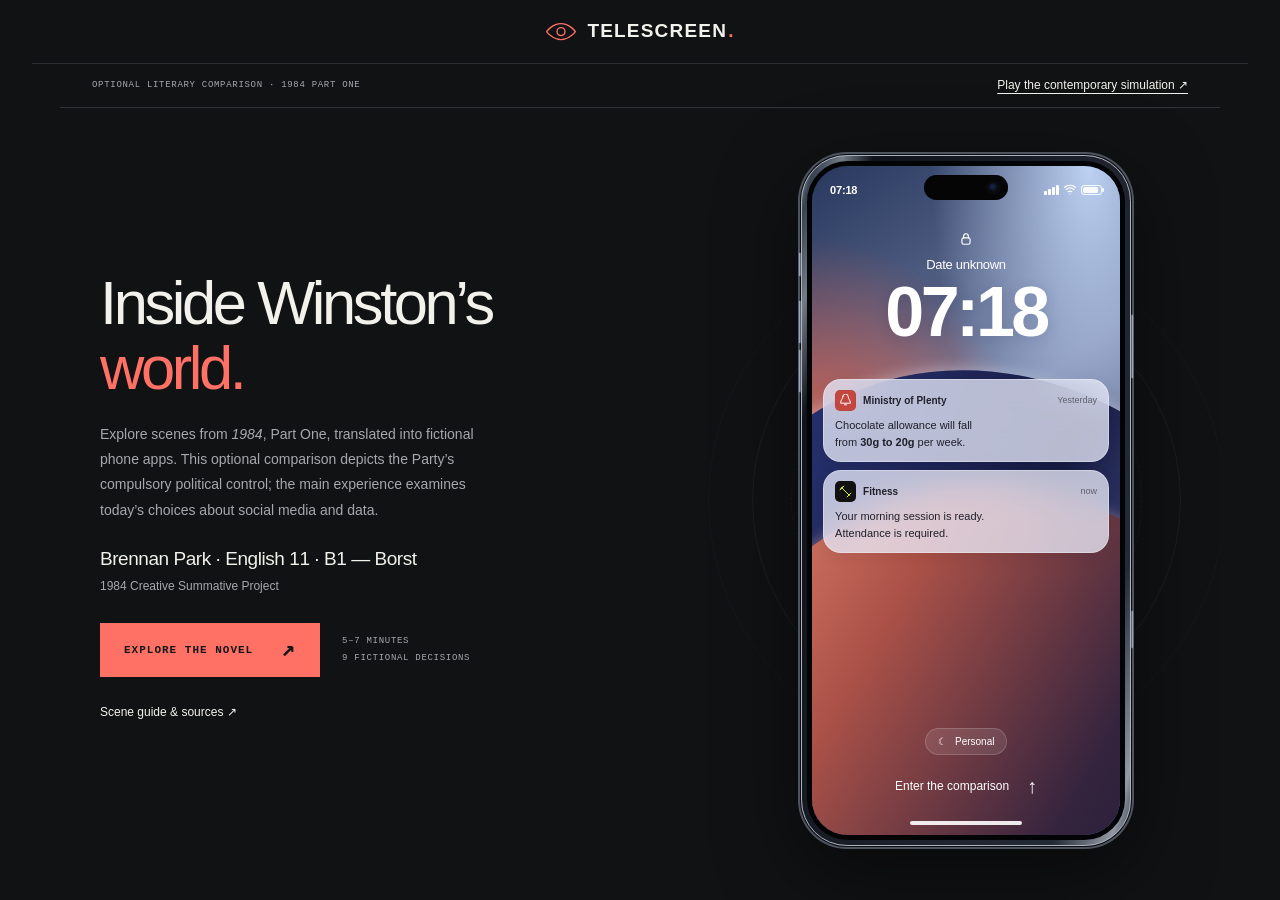
==== docs/comparison.html @ 92c33591 "Center Telescreen on social-media data trade-offs" ====
<!doctype html>
<html lang="en">
<head>
<meta charset="utf-8">
<meta name="viewport" content="width=device-width, initial-scale=1">
<meta name="theme-color" content="#111214">
<meta name="description" content="An optional comparison with scenes from 1984, Part One. Explore the original fictional Party simulation alongside the contemporary Telescreen experience.">
<title>1984: Optional Literary Comparison · Telescreen</title>
<link rel="icon" href="icon.svg" type="image/svg+xml">
<link rel="stylesheet" href="style.css?v=720aa1b64d">
<script src="story.js?v=8c43f307c7" defer></script>
<script src="app.js?v=136d3ac9bd" defer></script>
<style>
.comparison-banner{max-width:1160px;margin:auto;padding:12px 32px;display:flex;align-items:center;justify-content:space-between;gap:12px;border-bottom:1px solid var(--line);color:var(--muted);font:9px/1.6 var(--mono);letter-spacing:.7px}
.comparison-banner a{color:var(--ink);font:12px/1.6 var(--sans);letter-spacing:0;text-underline-offset:4px}
.comparison-intro{max-width:400px;font-size:14px;line-height:1.8;color:var(--muted);margin:0 0 22px}
.comparison-guide{margin-top:16px}
@media(min-width:681px){.comparison-page{--desktop-phone-width:clamp(250px,calc((100svh - 164px)/2.094871795),330px)}.comparison-page .hero{min-height:calc(100svh - 112px)}.comparison-page .story-sidebar,.comparison-page .record-sidebar{max-height:calc(100svh - 164px)}}
@media(max-width:680px){.comparison-banner{padding:12px 18px;align-items:flex-start;flex-direction:column;gap:5px}.comparison-intro{font-size:13px}}
</style>
</head>
<body class="comparison-page">
<a class="skip-link" href="#main">Skip to experience</a>
<header class="site-header">
<a class="wordmark" href="index.html" aria-label="Telescreen home"><svg viewBox="0 0 40 24" aria-hidden="true"><path d="M2 12S9 2 20 2s18 10 18 10-7 10-18 10S2 12 2 12Z"/><circle cx="20" cy="12" r="5"/></svg>TELESCREEN<span>.</span></a>
</header>
<nav class="comparison-banner" aria-label="Experience navigation"><span>OPTIONAL LITERARY COMPARISON · 1984 PART ONE</span><a href="index.html">Play the contemporary simulation ↗</a></nav>
<main id="main" tabindex="-1"></main>
<div id="announcer" class="sr-only" role="status" aria-live="polite" aria-atomic="true"></div>
<dialog id="info-dialog" aria-labelledby="dialog-title"></dialog>
<noscript><p>This interactive story needs JavaScript. The game does not request real device permissions or require an account.</p></noscript>
</body>
</html>
---- docs/style.css ----
:root{color-scheme:dark;--bg:#111214;--ink:#f2f1eb;--muted:#a6a8ae;--line:#32343a;--red:#ff7065;--mono:'SFMono-Regular',Consolas,'Liberation Mono',monospace;--sans:-apple-system,BlinkMacSystemFont,'Segoe UI',Arial,sans-serif}
*{box-sizing:border-box}html{scroll-behavior:auto}body{margin:0;background:var(--bg);color:var(--ink);font:16px/1.5 var(--sans)}button,textarea{font:inherit}button{cursor:pointer;color:inherit;-webkit-tap-highlight-color:transparent}button:disabled{cursor:not-allowed}a{color:inherit}svg{fill:none;stroke:currentColor;stroke-width:1.7;stroke-linecap:round;stroke-linejoin:round;display:block}button:focus-visible,a:focus-visible,summary:focus-visible,textarea:focus-visible,[tabindex="0"]:focus-visible{outline:3px solid #ff7065;outline-offset:3px}.sr-only{position:absolute;width:1px;height:1px;padding:0;margin:-1px;overflow:hidden;clip:rect(0,0,0,0);white-space:nowrap;border:0}.skip-link{position:fixed;left:20px;top:-60px;padding:12px 18px;background:var(--red);color:#101114;z-index:999}.skip-link:focus{top:10px}#main:focus,[data-focus]:focus{outline:none}.site-header{justify-content:center;max-width:1440px;margin:auto;height:88px;padding:0 56px;border-bottom:1px solid #2b2d32;display:flex;align-items:center;gap:30px}.wordmark{display:flex;align-items:center;gap:10px;font-size:19px;font-weight:800;letter-spacing:1.2px}.wordmark svg{width:32px;color:var(--red)}.wordmark>span{color:var(--red);margin-left:-9px}.header-caption{font:10px var(--mono);color:#999da8;letter-spacing:1.5px;margin:auto}.text-button{background:none;border:0;font-size:12px;padding:10px 0}.text-button:hover{color:var(--red)}.text-button>span{margin-left:12px;color:var(--red)}.eyebrow{font:10px/1.65 var(--mono);letter-spacing:1.6px;color:var(--muted)}.red{color:var(--red)}.eyebrow-line{width:30px;height:1px;background:currentColor;display:inline-block;vertical-align:middle;margin-right:12px}.hero{max-width:1280px;padding:56px 30px 44px;margin:auto;display:grid;grid-template-columns:1.2fr .85fr;align-items:center;gap:55px}.hero-copy{padding-bottom:15px}.hero h1{font-size:clamp(50px,5.4vw,78px);letter-spacing:-4.5px;line-height:1.06;font-weight:500;margin:27px 0 26px}.hero h1 em{font-style:normal;color:var(--red)}.tagline{font-size:20px;line-height:1.55;margin:0 0 18px;letter-spacing:-.25px}.hero-intro{font-size:14px;line-height:1.8;color:var(--muted);max-width:370px;margin:0 0 29px}.hero-actions{display:flex;align-items:center;gap:22px}.primary-button{display:inline-flex;align-items:center;justify-content:space-between;gap:28px;min-height:54px;background:var(--red);border:1px solid var(--red);padding:16px 23px;font:700 11px var(--mono);letter-spacing:1px;color:#161619;transition:background .18s,transform .18s}.primary-button:hover{background:#ff9389;transform:translateY(-2px)}.primary-button span{font-size:23px;line-height:18px}.duration{font:9px/1.8 var(--mono);letter-spacing:.7px;color:var(--muted)}.safety-line{display:flex;align-items:center;gap:8px;color:var(--muted);font-size:11px;margin:21px 0 0}.safety-line svg{width:14px;height:14px}.hero-footnote{font-size:11px;line-height:1.7;color:#8f929d;margin:22px 0 0}.hero-device{position:relative;display:flex;align-items:center;flex-direction:column;gap:18px}.device-caption{font-size:8px;letter-spacing:1.5px;text-align:center}.device-model{font:9px var(--mono);color:#a0a4b0;text-align:center;letter-spacing:.5px}.device-orbit{position:absolute;width:520px;height:520px;border:1px solid #65677422;border-radius:50%;top:130px;pointer-events:none}.device-orbit:before{content:'';position:absolute;inset:38px;border:1px dashed #62657520;border-radius:50%}.device-orbit:after{content:'';position:absolute;inset:-45px;border:1px solid #62657513;border-radius:50%}.iphone{--device-width:370px;--phone-bg:#f2f2f7;--phone-ink:#17171b;--phone-muted:#63636c;--card:#fff;--phone-line:#dcdce2;position:relative;width:var(--device-width);aspect-ratio:78/163.4;height:calc(var(--device-width)*2.094871795);min-height:0;padding:calc(var(--device-width)*.0305);border-radius:calc(var(--device-width)*.139);background:linear-gradient(105deg,#9ba3af 0%,#37414f 3%,#737b87 8%,#10131c 14%,#252b36 85%,#9299a5 96%,#323a47 100%);border:1px solid #aeb4be;box-shadow:0 0 0 1px #0b0c0f,0 0 0 3px #4d5460,0 25px 80px #0008;flex-shrink:0;z-index:1;color:var(--phone-ink);color-scheme:light}.iphone-display{width:100%;height:100%;border-radius:calc(var(--device-width)*.108);position:relative;background:var(--phone-bg);overflow:hidden;display:flex;flex-direction:column;box-shadow:0 0 0 5px #030405}.hardware-key{position:absolute;background:linear-gradient(90deg,#202631,#a1a7af,#343a46);width:3px;left:-4px;border:1px solid #596272;border-radius:2px}.action-key{top:14%;height:25px}.volume-up{top:21%;height:44px}.volume-down{top:28%;height:44px}.side-key{left:auto;right:-4px;top:23%;height:65px}.camera-control{left:auto;right:-4px;top:66%;height:39px}.ios-statusbar{height:54px;flex-shrink:0;position:relative;display:flex;align-items:center;justify-content:space-between;padding:0 23px 0 24px;z-index:4;color:var(--phone-ink);font-size:12px;font-weight:650;letter-spacing:-.2px}.ios-statusbar time{padding-top:1px}.dynamic-island{position:absolute;top:10px;left:50%;transform:translateX(-50%);width:100px;height:29px;background:#050506;border-radius:22px;display:flex;align-items:center;justify-content:flex-end;padding-right:10px;box-shadow:inset 0 0 1px #000}.island-lens{display:block;width:9px;height:9px;border-radius:50%;background:radial-gradient(circle at 40% 40%,#16294c,#0a0d16 65%);box-shadow:0 0 0 3px #0a0a0e}.privacy-light{position:absolute;right:30px;width:4px;height:4px;background:#f39934;border-radius:50%}.ios-signals{display:flex;align-items:center;gap:4px}.ios-signals>svg{width:14px;height:13px;stroke-width:2.4}.cellular{display:flex;gap:1.5px;height:10px;align-items:flex-end}.cellular i{display:block;width:2.5px;border-radius:1px;background:currentColor}.cellular i:nth-child(1){height:4px}.cellular i:nth-child(2){height:6px}.cellular i:nth-child(3){height:8px}.cellular i:nth-child(4){height:10px}.battery{width:21px;height:10px;border:1px solid currentColor;border-radius:3px;position:relative;opacity:.9}.battery:after{content:'';position:absolute;width:1.5px;height:4px;background:currentColor;right:-3px;top:2px;border-radius:1px}.battery i{position:absolute;inset:1px 3px 1px 1px;background:currentColor;border-radius:1.5px}.home-area{height:24px;flex-shrink:0;display:flex;align-items:center;justify-content:center;background:var(--phone-bg);z-index:5}.home-indicator{height:4px;width:112px;border-radius:4px;background:var(--phone-ink);opacity:.9}.locked .iphone-display{background:#232c5a}.locked .ios-statusbar{color:white;position:absolute;width:100%;top:0}.locked .home-area{background:transparent;position:absolute;bottom:0;width:100%}.locked .home-indicator{background:white}.lock-screen{height:100%;position:relative;color:white;overflow:hidden}.wallpaper{position:absolute;inset:0;background:radial-gradient(ellipse at 90% 0,#bdd1f3 0%,transparent 40%),radial-gradient(ellipse at 0 70%,#ff9d67 0%,#e15e46 24%,transparent 60%),linear-gradient(145deg,#28385e,#717da0 42%,#28284b 78%)}.wallpaper:before{content:'';position:absolute;inset:29% -65% -38% -40%;border-radius:48%;background:linear-gradient(148deg,#2e3c85 3%,#181c43 45%,#5560a2 69%,#b8c4ed);transform:rotate(-35deg);box-shadow:0 -2px 15px #dadff077}.wallpaper:after{content:'';position:absolute;inset:47% -70% -54% -35%;border-radius:48%;background:linear-gradient(155deg,#e88e76,#ad5248 25%,#35243e 53%,#12162e 80%);transform:rotate(-35deg);box-shadow:0 -2px 13px #ffcfba55}.lock-content{position:relative;z-index:1;height:100%;display:flex;align-items:center;flex-direction:column;padding:67px 13px 27px}.lock-icon svg{width:14px;height:14px;margin:4px 0 12px;stroke-width:2}.lock-date{font-size:15px;font-weight:500;letter-spacing:-.3px}.lock-time{font-size:76px;line-height:1.1;font-weight:600;letter-spacing:-4px;text-shadow:0 2px 14px #25284930}.lock-notifications{width:100%;margin-top:37px;display:flex;flex-direction:column;gap:8px}.lock-notification{background:#eef1ffbf;border:1px solid #ffffff55;border-radius:21px;padding:13px 14px;box-shadow:0 4px 16px #0001;color:#20202b;backdrop-filter:blur(16px)}.notification-top{display:flex;align-items:center;gap:7px;font-size:10px;line-height:1.3}.notification-top time{margin-left:auto;color:#60606d;font-size:9px}.notification-top strong{font-weight:650}.notification-top .app-icon{width:21px;height:21px;border-radius:5px}.notification-top .app-icon svg{width:13px;height:13px}.lock-notification p{font-size:12px;line-height:1.55;margin:6px 0 0}.app-icon{width:29px;height:29px;border-radius:7px;display:grid;place-items:center;color:white;flex-shrink:0;background:#898995;box-shadow:inset 0 0 0 1px #0000000a}.app-icon svg{width:19px;height:19px;stroke-width:1.8}.icon-diary,.icon-diary-return{background:linear-gradient(#ffcd40 0 30%,#fff 30%);color:#b08308}.icon-fitness{background:#111;color:#d6ff44}.icon-hate{background:linear-gradient(#fc6359,#dd272c)}.icon-records{background:linear-gradient(#5d91ff,#2b65e8)}.icon-ration{background:#c3473e}.icon-keyboard{background:linear-gradient(#a0a2ad,#6d6f7c)}.icon-chat{background:linear-gradient(#6be175,#28bf48)}.icon-settings{background:linear-gradient(#a9a9b0,#7e7f87)}.lock-bottom{margin-top:auto;width:100%;display:flex;flex-direction:column;align-items:center;gap:13px}.focus-badge{background:#ffffff1a;border:1px solid #ffffff2a;border-radius:20px;padding:5px 12px;font-size:10px}.unlock-button{border:0;background:none;color:white;padding:9px 16px;font-size:12px;display:flex;gap:18px;align-items:center}.unlock-button span{font-size:20px}.unlock-button:hover{color:#ffdacb}.experience-strip{max-width:1220px;margin:10px auto 38px;border-top:1px solid var(--line);display:grid;grid-template-columns:repeat(3,1fr);gap:36px;padding-top:26px}.experience-strip article{display:flex;gap:17px}.experience-strip article>span{font:10px var(--mono);color:var(--red);padding-top:3px}.experience-strip h2{font-size:14px;font-weight:550;margin:0 0 6px}.experience-strip p{font-size:12px;color:var(--muted);margin:0}.site-footer{max-width:1220px;margin:auto;display:flex;justify-content:space-between;align-items:center;gap:15px;border-top:1px solid #2b2d32;padding:21px 0;font:10px var(--mono);color:#9699a2}.site-footer .text-button{font:10px var(--mono)}.safe-label{display:flex;align-items:center;gap:8px}.safe-label i{width:5px;height:5px;background:#b7cbaa;border-radius:50%}.game-layout{max-width:1250px;margin:auto;padding:36px 25px 45px;display:grid;grid-template-columns:minmax(200px,1fr) 370px minmax(190px,.8fr);gap:48px;align-items:start}.story-sidebar{padding-top:36px}.story-sidebar h1{font-size:42px;line-height:1.13;letter-spacing:-1.9px;font-weight:500;margin:21px 0 18px}.story-sidebar>p{font-size:14px;line-height:1.85;color:var(--muted);max-width:280px}.connection-button{border:1px solid #464851;background:#1d1e22;border-radius:6px;display:flex;align-items:center;gap:6px;padding:13px 12px;font-size:11px;margin-top:25px;min-height:44px;white-space:nowrap}.connection-button svg{width:17px;height:17px;color:var(--red);margin-right:3px}.connection-button span{margin-left:9px;color:var(--red)}.connection-button:hover{background:#292a30}.story-sidebar .scene-chapter{font:9px var(--mono);letter-spacing:.5px;margin:10px 0 0;color:#9095a1}.scene-progress{display:flex;gap:5px;margin-top:32px}.scene-progress i{height:3px;background:#363940;flex:1}.scene-progress i.done{background:var(--red)}.scene-progress i.current{background:#e2aa9e}.character-note{margin-top:35px;padding-top:22px;border-top:1px solid var(--line)}.character-note p{font-size:12px;line-height:1.8;color:var(--muted);max-width:260px}.restart-button{font-size:11px;color:#aaadb6;margin-top:15px}.playable-device{display:flex;flex-direction:column;align-items:center;gap:16px}.record-sidebar{padding-top:39px}.status-card h2{font-size:20px;line-height:1.3;letter-spacing:-.6px;font-weight:500;margin:10px 0 15px}.loyalty-meter{height:3px;background:#363940}.loyalty-meter span{height:100%;display:block;background:var(--red);transition:width .2s}.status-card p{font-size:12px;color:var(--muted);line-height:1.8;margin:16px 0 0}.score-note{display:flex;gap:10px;border-top:1px solid var(--line);padding-top:21px;margin-top:25px}.score-note svg{width:17px;height:17px;color:#a1b29b;flex-shrink:0;margin-top:4px}.score-note p{font-size:11px;line-height:1.85;color:var(--muted);margin:0}.score-note strong{font-weight:500;color:var(--ink)}.decision-log{margin-top:28px;border-top:1px solid var(--line);padding-top:18px}.decision-log summary{cursor:pointer;font:11px var(--mono);color:#c5c8cf;padding:5px 0;min-height:32px}.decision-log summary span{float:right;color:#9297a1;font-size:10px}.log-row{display:flex;gap:11px;padding:13px 0;border-bottom:1px solid #2b2d33;align-items:flex-start}.log-row>span{font:10px var(--mono);color:#9a9da7;padding-top:3px}.log-row p{font-size:11px;line-height:1.6;margin:0;flex:1}.log-row em{font:10px var(--mono);color:var(--red);padding-top:3px}.no-record{font-size:11px;color:var(--muted);line-height:1.7}.phone-app{min-height:0;flex:1;display:flex;flex-direction:column;background:var(--phone-bg);color:var(--phone-ink)}.party-scorebar{margin:0 12px 6px;background:#e7e8ed;border:1px solid #d7d8df;border-radius:9px;padding:6px 10px;display:flex;align-items:center;justify-content:space-between;gap:10px;min-height:30px}.party-scorebar>span{font:7px var(--mono);letter-spacing:1.15px;display:flex;align-items:center;gap:5px;color:#4b4e59}.party-scorebar svg{width:13px;height:13px}.party-scorebar>strong{font-size:14px;font-weight:650;line-height:1}.party-scorebar small{font:8px var(--mono);color:#676976;margin-left:2px}.party-scorebar em{font:9px var(--mono);margin-left:8px;color:#a52c2c}.app-navbar{height:45px;display:flex;align-items:center;gap:8px;padding:0 14px 7px;flex-shrink:0;border-bottom:1px solid var(--phone-line)}.app-navbar>strong{font-size:14px;font-weight:650;flex:1}.app-info{border:0;border-radius:50%;height:31px;width:31px;display:grid;place-items:center;background:#e3e4e9;color:#515462}.app-info svg{width:16px;height:16px}.app-info:hover{background:#d0d2db}.app-scroll{flex:1;min-height:0;overflow-y:auto;overflow-x:hidden;padding:16px 14px 12px;scrollbar-width:thin;scrollbar-color:#c1c3cb transparent;overscroll-behavior:contain}.screen-simulation{text-align:center;font:7px/1.5 var(--mono);letter-spacing:1px;color:var(--phone-muted);margin:20px 0 2px}.notes-location{font-size:10px;color:#8e6b00;display:flex;align-items:center;gap:5px;padding-bottom:14px;border-bottom:1px solid #e5dfce;margin-bottom:13px}.notes-location svg{width:12px;height:12px}.notes-location span{margin-left:auto;color:#7c776a}.note-date{display:block;text-align:center;color:#8b8473;font-size:9px;letter-spacing:.2px;margin-bottom:10px}.notes-app{background:#fffcf1;border-radius:12px;padding:13px 13px 15px;border:1px solid #e9e2d1}.notes-app textarea{resize:vertical;width:100%;min-height:128px;border:0;background:transparent;color:#242019;font:18px/1.5 var(--sans);padding:3px 0;outline-offset:5px;border-radius:3px}.microcopy{font-size:9px;line-height:1.65;color:var(--phone-muted);margin:11px 0}.sync-banner{display:flex;gap:9px;border:1px solid #decdaa;background:#f0e4c8;border-radius:12px;padding:11px 10px;margin-top:17px;animation:notify-in .45s .75s both}.sync-banner>svg{width:19px;height:19px;color:#81641f;flex-shrink:0;margin-top:3px}.sync-banner strong{font-size:10px;font-weight:650;color:#604716}.sync-banner p{font-size:10px;line-height:1.6;color:#6d5730;margin:4px 0 0}.decision-prompt{margin:21px 0 11px}.decision-prompt>span{font:7px var(--mono);letter-spacing:1.1px;color:var(--phone-muted)}.decision-prompt p{font-size:12px;line-height:1.6;font-weight:600;margin:5px 0}.choice-list{display:flex;flex-direction:column;gap:8px}.choice-button{border:1px solid var(--phone-line);background:var(--card);color:var(--phone-ink);border-radius:13px;padding:12px 12px;display:flex;gap:10px;text-align:left;width:100%;min-height:56px;box-shadow:0 1px 3px #00000004;transition:background .15s,border-color .15s}.choice-button:hover{background:#e8eefb;border-color:#91a7d4}.choice-content{flex:1;display:block}.choice-content strong{display:block;font-size:11px;line-height:1.5;font-weight:650}.choice-content small{display:block;font-size:9px;line-height:1.55;color:var(--phone-muted);margin-top:3px}.choice-chevron{font-size:23px;line-height:1.1;color:#9699a4;align-self:center}.choice-button:disabled{background:#e9e9ee;color:#777984;border-color:#d9d9e0;box-shadow:none}.choice-button:disabled .choice-content small{color:#767981}.prerequisite{font-size:10px;color:#866117;background:#f2e7d0;border-radius:7px;padding:8px 10px}.app-primary{display:flex;justify-content:space-between;align-items:center;gap:12px;width:100%;border:0;border-radius:13px;background:#2474ea;color:white;min-height:43px;padding:12px 14px;font-size:12px;font-weight:600}.app-primary:hover{background:#145dcb}.app-secondary{display:flex;justify-content:space-between;align-items:center;width:100%;min-height:40px;border:1px solid #b9c8e4;background:#e9effb;color:#265eaf;border-radius:10px;padding:11px 12px;font-size:10px;font-weight:550;margin-top:10px}.app-secondary:hover{background:#dce6fb}.app-secondary span{font-size:15px}.fitness-video{position:relative;height:236px;border-radius:16px;overflow:hidden;background:radial-gradient(ellipse at 70% 20%,#43857c,#204747 45%,#162a30);color:white}.video-top{display:flex;align-items:center;justify-content:space-between;padding:11px;font:8px var(--mono);letter-spacing:.3px;position:relative;z-index:1}.video-badge{background:#ffffff18;padding:4px 5px;border-radius:4px}.instructor{width:100%;height:166px;position:absolute;top:30px;left:0;stroke:#c3dfbb;stroke-width:11;filter:drop-shadow(0 5px 10px #0003)}.instructor circle{fill:#c3dfbb;stroke:none}.fitness-caption{position:absolute;bottom:0;left:0;right:0;padding:25px 12px 13px;background:linear-gradient(transparent,#0c2025e8);font-size:15px;font-weight:600;line-height:1.4}.fitness-caption small{font-size:9px;color:#c2d2d4;font-weight:400}.fitness-start{background:#c9ef58;color:#17280b;margin-top:10px}.fitness-start:hover{background:#ddff82}.coach-live{box-shadow:inset 0 0 0 2px #e46c4e}.coach-live .video-badge{background:#d7503f;color:white}.coach-live .fitness-caption{background:linear-gradient(transparent,#351810f0);font-size:14px}.intrusion-banner{display:flex;align-items:flex-start;gap:8px;margin-top:12px;background:#f9dfd7;border:1px solid #e9b4a6;color:#883828;border-radius:11px;padding:11px;font-size:11px;font-weight:550;line-height:1.5}.intrusion-banner svg{width:17px;height:17px;flex-shrink:0;margin-top:2px}.intrusion-banner small{display:block;font-weight:400;font-size:9px;margin-top:4px;color:#8b4e40}.activity-rings{display:flex;gap:9px;align-items:center;margin-top:14px;font:7px var(--mono);letter-spacing:.6px;color:#676d5a}.activity-rings i{height:20px;width:20px;border:3px solid #d1ed49;border-radius:50%;box-shadow:0 0 0 3px #ef485d,inset 0 0 0 3px #60dce2}.broadcast{height:209px;background:radial-gradient(ellipse at 50% 20%,#5f3a3e,#211c28 70%);color:white;border-radius:14px;overflow:hidden;position:relative}.live-badge{display:inline-block;background:#e43343;color:white;font:7px var(--mono);letter-spacing:.5px;padding:4px 6px;border-radius:4px}.goldstein{position:absolute;inset:25px 0 0;width:100%;height:180px;color:#d9b7ab;stroke-width:2;opacity:.7}.goldstein circle,.goldstein path:first-of-type{fill:#c9aea6;stroke:none;opacity:.5}.broadcast-title{position:absolute;bottom:0;width:100%;padding:14px 10px 13px;background:linear-gradient(transparent,#1a1424)}.broadcast-title>span{font:7px var(--mono);color:#f09d94;letter-spacing:1.5px}.broadcast-title h3{font-size:14px;letter-spacing:1.1px;margin:4px 0 0}.stream-meta{display:flex;flex-wrap:wrap;align-items:center;justify-content:space-between;gap:3px;margin-top:12px}.stream-meta strong{font-size:12px}.stream-meta>span{font-size:8px;color:#6a6b74}.inline-button{border:0;background:transparent;color:#2869c7;font-size:9px;padding:6px 0;min-height:28px}.live-comments{border-top:1px solid #dad8df;margin-top:6px;padding-top:4px}.live-comments p{font-size:10px;line-height:1.65;margin:8px 0;animation:comment-in .22s both}.live-comments p:nth-child(1){animation-delay:.15s}.live-comments p:nth-child(2){animation-delay:.55s}.live-comments p:nth-child(3){animation-delay:.95s}.live-comments p b{font-size:9px;color:#8c4c55}.live-comments p span{font-size:8px;color:#96939d;white-space:nowrap}.live-comments.paused p{animation-play-state:paused}.participation{border-radius:6px;background:#f1dedf;padding:8px;margin-top:10px;display:flex;align-items:center;gap:5px;font:7px var(--mono);color:#87464b;letter-spacing:.4px}.participation i{width:4px;height:4px;background:#d94850;border-radius:50%}.work-ticket{background:#e9eefa;border:1px solid #d0dcee;border-radius:9px;padding:10px 12px;margin-bottom:13px}.work-ticket>span{font:7px var(--mono);letter-spacing:.7px;color:#4d6393}.work-ticket p{font-size:11px;line-height:1.65;margin:5px 0 0;color:#354868}.document-card{background:#fff;border:1px solid #d7d9df;padding:17px 15px;border-radius:4px;box-shadow:0 2px 5px #00000007;color:#262933}.document-meta{font:6px var(--mono);letter-spacing:.4px;display:flex;justify-content:space-between;color:#767e8d}.document-card h3{font:600 20px/1.1 Georgia,serif;letter-spacing:-.5px;margin:15px 0 17px}.document-card p{font-size:11px;line-height:1.6;margin:8px 0}.number-edit{background:#fff0bf;padding:2px 3px}.document-rule{height:1px;background:#d2d6df;margin:17px 0 11px}.document-conclusion{font-family:Georgia,serif!important;font-style:italic;color:#5b6271}.notification-card{padding:13px;border-radius:17px;background:#fff;border:1px solid #dedce3;box-shadow:0 2px 5px #00000005;color:#22232a}.notification-card h3{font-size:14px;line-height:1.3;letter-spacing:-.3px;margin:11px 0 7px}.notification-card p{font-size:12px;line-height:1.6;margin:0}.notification-card small{display:block;font-size:8px;color:#71717b;margin-top:10px;line-height:1.6}.old-notice{margin-top:10px;background:#ececf1}.old-notice s{color:#9d5961}.old-notice strong{font-weight:650}.gratitude-feed{margin-top:15px;border-top:1px solid #d6d3d8;padding-top:4px}.gratitude-feed p{font-size:10px;line-height:1.65;margin:11px 0}.gratitude-feed b{color:#5d6e93}.gratitude-feed span{font-size:8px;color:#88848e;white-space:nowrap}.chat-recipient{display:flex;gap:9px;align-items:center;margin-bottom:15px}.avatar{display:grid;place-items:center;width:35px;height:35px;background:linear-gradient(#adc8d7,#687ca1);color:white;border-radius:50%;font-size:16px;font-weight:500}.chat-recipient strong{display:block;font-size:13px;font-weight:600}.chat-recipient small{display:block;font-size:9px;color:var(--phone-muted);margin-top:2px}.compose-bubble{background:#dcecff;border:1px solid #b7d5fa;border-radius:17px 17px 4px 17px;padding:14px;font-size:16px;line-height:1.5;color:#14365f;margin-left:13px}.keyboard-update{border:1px solid #d5d6df;background:#e9e9ef;border-radius:12px;padding:11px;margin-top:19px;color:#343643}.keyboard-update>div{display:flex;gap:8px;align-items:center}.keyboard-update strong{font-size:11px}.keyboard-update p{font-size:9px;line-height:1.5;color:#686878;margin:2px 0 0}.keyboard-update .app-primary{margin-top:12px;font-size:11px}.update-complete{display:flex;align-items:center;gap:5px;font-size:9px;line-height:1.5;color:#5e487d;margin-top:9px}.update-complete svg{width:15px;height:15px}.word-keyboard{margin:16px -8px 0;padding:10px 5px;background:#d8d9e0;border-radius:10px}.word-keys{display:grid;grid-template-columns:repeat(2,1fr);gap:4px;margin-bottom:10px}.word-keys button{background:#f9f9fb;color:#3b4253;border:0;box-shadow:0 1px 1px #7a7c8c77;border-radius:5px;font-size:10px;min-height:39px}.word-keys button:hover{background:#d5e3ff}.word-keys button:disabled{background:#b7bac5;color:#565c6f;box-shadow:none}.qwerty{display:flex;flex-direction:column;gap:5px}.qwerty>div{display:flex;justify-content:center;gap:4px}.qwerty span{background:#f9f9fc;border-radius:4px;box-shadow:0 1px 1px #777b8b66;min-width:20px;flex:1;height:26px;display:grid;place-items:center;font-size:10px;color:#343b4a}.qwerty>div:nth-child(2){padding-inline:12px}.qwerty>div:nth-child(3){padding-inline:29px}.qwerty>div:last-child{padding:2px 12px 0}.qwerty .space-key{font-size:8px;height:24px}.messages{display:flex;flex-direction:column;gap:10px}.message{max-width:91%;border-radius:15px 15px 15px 4px;padding:11px 12px;background:#e1e2e9;color:#242430}.message>span{display:block;font-size:8px;color:#626472;font-weight:600;margin-bottom:4px;letter-spacing:.4px}.message p{font-size:12px;line-height:1.65;margin:0;white-space:pre-line}.message.self{align-self:flex-end;background:#2075e9;color:#fff;border-radius:15px 15px 4px 15px}.message.self>span{color:#e0eeff}.message.system{max-width:100%;background:#f0e4dc;border:1px solid #dbc6b8;border-radius:12px}.message.system>span{color:#875644}.message.deleted{color:#9b514d}.report-form{background:#fff;border:1px solid #d9d5dc;border-radius:10px;padding:13px;margin-top:17px;color:#292530}.report-form>span:first-child{font:7px var(--mono);letter-spacing:.4px;color:#86677c}.report-form p{font-size:11px;line-height:1.8;margin:9px 0}.form-status{font-size:9px;color:#997440;background:#f6edda;padding:4px 7px;border-radius:4px;display:inline-block}.settings-profile{display:flex;align-items:center;gap:11px;border-radius:13px;background:var(--card);padding:14px 12px;border:1px solid var(--phone-line)}.profile-avatar{display:grid;place-items:center;width:39px;height:39px;background:#727c92;color:white;border-radius:50%;font-size:13px}.settings-profile strong{display:block;font-size:14px;font-weight:500}.settings-profile small{display:block;font-size:9px;color:var(--phone-muted);margin-top:3px}.settings-app h3{font-size:21px;line-height:1.3;letter-spacing:-.7px;margin:20px 0 12px;font-weight:650}.settings-list{background:var(--card);border:1px solid var(--phone-line);border-radius:12px;overflow:hidden}.settings-list>div{display:flex;align-items:center;gap:9px;padding:12px 10px;font-size:10px;min-height:45px}.settings-list>div+div{border-top:1px solid var(--phone-line)}.settings-list svg{width:15px;height:15px;color:#8697bf}.settings-list small{margin-left:auto;font-size:8px;color:#ce8b7e}.fake-switch{height:19px;width:32px;background:#41c46b;border-radius:20px;margin-left:auto;position:relative;flex-shrink:0}.fake-switch:before{content:'';width:15px;height:15px;border-radius:50%;background:#fff;position:absolute;right:2px;top:2px;box-shadow:0 1px 3px #0003}.settings-note{font-size:11px;line-height:1.8;color:var(--phone-muted);margin:12px 4px}.original-note{background:#fff3cc;border:1px solid #dfc88a;border-radius:10px;padding:13px;color:#39301e}.original-note .note-date{text-align:left;font:7px var(--mono);letter-spacing:.5px}.original-note p{font-size:13px;line-height:1.7;margin:8px 0 0}.original-note .muted{font-size:11px;color:#7f7156;font-style:italic}.attestation{background:var(--card);border:1px solid var(--phone-line);border-radius:10px;padding:14px;margin:14px 0}.attestation>span{font:7px var(--mono);letter-spacing:.5px;color:var(--phone-muted)}.attestation p{font-size:15px;line-height:1.6;margin:8px 0 0}.offline-notice{border:1px dashed #8a7771;border-radius:6px;padding:9px;margin-bottom:13px;font-size:9px;color:#d1b7aa;background:#322623}.iphone:not(.locked){--phone-bg:#1e1b20;--phone-ink:#efecf2;--phone-muted:#b7aeba;--card:#302930;--phone-line:#53464f;color-scheme:dark}.iphone:not(.locked) .party-scorebar{background:#522827;border-color:#7b3c34}.iphone:not(.locked) .party-scorebar>span{color:#f4b2a3}.iphone:not(.locked) .party-scorebar small{color:#dcc3bc}.iphone:not(.locked) .party-scorebar em{color:#ff9b89}.iphone:not(.locked) .app-info{background:#44353d;color:#e5c9ca}.iphone:not(.locked) .choice-button:hover{background:#4b3237;border-color:#bb7164}.iphone:not(.locked) .choice-button:disabled{background:#2d252b;border-color:#443840;color:#a89ca5}.iphone:not(.locked) .choice-button:disabled small{color:#ac9ba2}.iphone:not(.locked) .message.friend{background:#39313d;color:#f1eaf3}.iphone:not(.locked) .message.friend>span{color:#c1b3cd}.iphone:not(.locked) .message.system{background:#452e2d;border-color:#6b4740;color:#edc6bf}.iphone:not(.locked) .message.system>span{color:#f1a792}.iphone:not(.locked) .report-form{background:#30262e;border-color:#5a424b;color:#ede2e6}.iphone:not(.locked) .report-form>span:first-child{color:#d0a5b7}.iphone:not(.locked) .form-status{background:#514028;color:#ebcda5}.iphone:not(.locked) .app-primary{background:#b74338;color:white}.iphone:not(.locked) .app-primary:hover{background:#cc5649}.iphone:not(.locked) .intrusion-banner{background:#4b2927;border-color:#743b33;color:#efb2a4}.iphone:not(.locked) .intrusion-banner small{color:#d8a296}.result-app{padding-top:2px}.result-visual{margin-bottom:20px}.result-copy>.eyebrow{color:var(--phone-muted);font-size:7px;letter-spacing:1px}.result-copy h2{font-size:23px;line-height:1.18;letter-spacing:-.8px;margin:7px 0 12px;font-weight:600}.result-copy p{font-size:12px;line-height:1.85;color:var(--phone-muted);margin:0}.reply-bubble{border-radius:11px;padding:11px;margin:12px 0;background:var(--card);border:1px solid var(--phone-line);font-size:11px;line-height:1.7}.score-adjustment{display:flex;align-items:center;justify-content:space-between;padding:15px 0;margin:16px 0 3px;border-top:1px solid var(--phone-line);font-size:10px;color:var(--phone-muted)}.score-adjustment strong{font:15px var(--mono);color:var(--phone-ink)}.result-connection{width:100%;display:flex;align-items:center;justify-content:center;gap:5px;border:0;background:none;font-size:10px;color:var(--phone-muted);padding:14px 10px}.result-connection svg{width:14px;height:14px;margin-right:2px}.empty-note{display:flex;align-items:center;flex-direction:column;background:#fff8e4;border:1px solid #e9dec4;border-radius:12px;padding:24px 16px;color:#8c7a50}.empty-note>svg{width:27px;height:27px}.empty-note h3{font-size:18px;font-weight:500;margin:9px 0 4px}.empty-note p{font-size:10px;line-height:1.6;margin:0;text-align:center}.saved-note{background:#fff8df;border:1px solid #e7daba;border-radius:10px;padding:17px;color:#30291a}.saved-note .note-date{font:7px/1.7 var(--mono);letter-spacing:.3px;text-align:left}.saved-note p{font-size:17px;line-height:1.55;margin:13px 0 7px}.archive-status{display:flex;gap:10px;padding:12px;background:#e6e9ee;border-radius:7px;margin-top:10px;color:#52596b}.archive-status svg{width:18px;height:18px;flex-shrink:0}.archive-status strong{display:block;font-size:11px}.archive-status small{display:block;font-size:9px;line-height:1.7;margin-top:4px}.archive-status.removed{background:#f0e0dc;color:#8a554b}.preserved-copy{margin-top:12px}.preserved-copy summary{font-size:10px;color:#496fa2;cursor:pointer;padding:8px 0}.preserved-copy .document-card{margin-top:5px}.reaction-receipt{background:#301c27;color:#f5dfe6;padding:19px 15px;border-radius:12px}.reaction-receipt h3{font-size:20px;line-height:1.2;font-weight:600;margin:15px 0 10px}.reaction-receipt p{font-size:11px;line-height:1.75;color:#d2b2bf;margin:0}.delivery-status{text-align:right;font-size:9px;color:var(--phone-muted);margin:7px 0 0}.fitness-receipt,.connection-receipt{background:#e6efd7;border:1px solid #c3d1b1;padding:21px 17px;border-radius:13px;color:#4c6636}.fitness-receipt>svg,.connection-receipt>svg{width:26px;height:26px;margin-bottom:14px}.fitness-receipt>span{font:8px var(--mono);letter-spacing:.8px}.fitness-receipt h3,.connection-receipt h3{font-size:20px;line-height:1.25;margin:9px 0;font-weight:600}.fitness-receipt p,.connection-receipt p{font-size:10px;line-height:1.7;margin:0}.connection-receipt{background:#3e2e34;border-color:#6a4b50;color:#e6bfb8}.connection-receipt.offline{background:#131416;border-color:#4f5057;color:#bfc5d3}.final-receipt{display:flex;gap:12px;align-items:center;padding:20px 15px;background:#3a3030;border:1px solid #675048;border-radius:10px;font:9px/1.7 var(--mono);color:#e3bfab;letter-spacing:.7px}.final-receipt svg{width:25px;height:25px;flex-shrink:0}.ending{max-width:1100px;margin:auto;padding:55px 25px 60px}.ending-top{display:grid;grid-template-columns:1fr 210px;gap:40px;align-items:center;border-bottom:1px solid var(--line);padding-bottom:31px}.ending h1{font-size:58px;line-height:1.1;letter-spacing:-2.8px;font-weight:500;margin:20px 0 0}.final-score{border-left:1px solid var(--line);padding-left:30px}.final-score strong{display:block;font-size:58px;line-height:1.1;font-weight:500;letter-spacing:-2px;margin:12px 0}.final-score small{font:13px var(--mono);color:var(--muted);letter-spacing:0;margin-left:4px}.final-score p{font-size:10px;color:var(--muted);line-height:1.7;margin:0}.ending-body{display:grid;grid-template-columns:1.2fr 1fr;gap:60px;margin-top:30px}.ending-body>div:first-child p{font-size:15px;line-height:1.9;margin:0 0 18px;color:#d2d4dc}.tradeoffs>div{border-bottom:1px solid var(--line);padding:13px 0 18px}.tradeoffs p{font-size:12px;line-height:1.8;color:var(--muted);margin:8px 0 0}.reflection{margin:34px 0;padding:30px 0;border-block:1px solid var(--line)}.reflection h2{font-size:34px;line-height:1.25;letter-spacing:-.9px;font-weight:500;max-width:760px;margin:12px 0 23px}.reflection-options{display:flex;gap:10px;flex-wrap:wrap}.reflection-options button{border:1px solid #515461;background:transparent;border-radius:6px;padding:12px 15px;font-size:12px;min-height:44px}.reflection-options button:hover,.reflection-options button[aria-pressed=true]{border-color:#d3958d;background:#352728}.reflection>p{font-size:12px;color:var(--muted);line-height:1.8;max-width:740px;min-height:44px;margin:18px 0 0}.ending-actions{display:flex;gap:25px;align-items:center;flex-wrap:wrap}.ending-record{margin-top:30px}.ending-record summary{font-size:12px;color:var(--muted);cursor:pointer;padding:12px 0}.ending-record article{display:flex;gap:18px;border-bottom:1px solid var(--line);padding:18px 0}.ending-record article>span{padding-top:1px}.ending-record article>div{flex:1}.ending-record article h3{font-size:13px;margin:0 0 6px;font-weight:500}.ending-record article p{font-size:12px;line-height:1.8;color:var(--muted);margin:0}.ending-record article>strong{font:11px var(--mono);color:var(--red);padding-top:3px}.ending-literature{margin-top:30px;padding-top:20px;border-top:1px solid var(--line)}.ending-literature h2{font-size:24px;font-weight:500;letter-spacing:-.6px}.ending-literature p{font-size:13px;line-height:1.85;color:var(--muted);max-width:820px}dialog{color:var(--ink);color-scheme:dark;background:#1c1d22;border:1px solid #4e515d;border-radius:17px;padding:30px 34px;width:min(720px,calc(100% - 32px));max-height:88dvh;box-shadow:0 25px 100px #0008}dialog::backdrop{background:#000b;backdrop-filter:blur(8px)}.dialog-top{display:flex;align-items:center;justify-content:space-between;gap:15px;margin-bottom:20px}.dialog-top .eyebrow{font-size:8px}.close-dialog{display:grid;place-items:center;width:37px;height:37px;border-radius:50%;border:1px solid #575965;background:#292b33;color:var(--ink);font-size:24px}.close-dialog:hover{background:#41434d}dialog h2{font-size:36px;line-height:1.15;letter-spacing:-1.4px;font-weight:500;margin:18px 0 21px}dialog h3{font-size:20px;line-height:1.3;font-weight:500;letter-spacing:-.5px;margin:27px 0 12px}dialog p{font-size:13px;line-height:1.9;color:#b8bcc8}.dialog-lead{max-width:580px}.chapter-tag{font:10px var(--mono);letter-spacing:.6px;color:#d8b7ae}.connection-section{border-top:1px solid #3b3e48;padding-top:20px;margin-top:22px}.connection-section p{margin:8px 0 0;font-size:15px}.dialog-small{font-size:11px;margin:24px 0}.source-link{font-size:11px;line-height:1.9;color:#b8c5e1;text-underline-offset:4px;display:inline-block}.dialog-return{margin-top:25px;display:flex}.about-safe{display:flex;gap:15px;border:1px solid #465348;background:#252e28;border-radius:10px;padding:18px;margin:24px 0}.about-safe>svg{width:22px;height:22px;color:#b5cdad;flex-shrink:0;margin-top:4px}.about-safe strong{font-size:13px;font-weight:550}.about-safe p{font-size:11px;line-height:1.85;margin:6px 0 0;color:#b4c7b8}.about-scenes article{display:flex;gap:15px;padding:20px 0;border-top:1px solid #3c3e47}.about-scenes .app-icon{margin-top:3px}.about-scenes .eyebrow{font-size:8px;color:#b4bac8}.about-scenes h4{font-size:17px;letter-spacing:-.3px;line-height:1.4;margin:4px 0 10px;font-weight:500}.about-scenes p{font-size:12px;line-height:1.8;margin:5px 0}.about-scenes b{font-weight:500;color:#e3d4ca}.source-list{display:flex;flex-direction:column;gap:12px;padding-top:15px}.source-list a{font-size:11px;color:#bcc9e5;text-underline-offset:3px}.restart-actions{display:flex;gap:24px;align-items:center;margin-top:22px}.restart-actions .primary-button{font-size:10px}.restart-actions .text-button{white-space:nowrap}@keyframes notify-in{from{opacity:0;transform:translateY(-5px)}to{opacity:1;transform:translateY(0)}}@keyframes comment-in{from{opacity:0;transform:translateY(5px)}to{opacity:1;transform:translateY(0)}}
@media(max-width:1300px){.experience-strip,.site-footer{margin-left:56px;margin-right:56px}.hero{padding-inline:56px;gap:45px}.game-layout{gap:32px;padding-inline:42px}.story-sidebar h1{font-size:36px;letter-spacing:-1.5px}.story-sidebar>p{font-size:13px}.hero h1{font-size:64px;letter-spacing:-3.7px}}
@media(max-width:1120px){.hero{grid-template-columns:1fr 370px;gap:32px;padding-inline:40px}.hero h1{font-size:56px;letter-spacing:-3px}.hero-actions{gap:16px}.primary-button{padding:15px 18px;gap:19px}.duration{font-size:8px}.tagline{font-size:18px}.game-layout{grid-template-columns:1fr 370px;max-width:850px;gap:45px;padding-inline:35px}.record-sidebar{display:none}.story-sidebar{padding-top:45px}.story-sidebar h1{font-size:41px}.story-sidebar>p{font-size:14px}.header-caption{font-size:8px}.device-orbit{width:420px;height:420px}.site-header{padding-inline:40px}.experience-strip,.site-footer{margin-inline:40px}.ending{padding-inline:45px}}
@media(max-width:850px){.hero{gap:25px;grid-template-columns:1fr 320px;padding:40px 30px}.hero h1{font-size:46px;letter-spacing:-2.6px}.hero-device .iphone{--device-width:320px}.hero-actions{flex-direction:column;align-items:flex-start;gap:12px}.duration br{display:none}.hero-intro{font-size:12px}.tagline{font-size:16px}.hero .eyebrow{font-size:8px;letter-spacing:1.2px}.device-caption{font-size:7px;letter-spacing:1px}.lock-time{font-size:68px}.lock-notifications{margin-top:28px}.lock-content{padding-top:57px}.lock-notification{padding:11px}.lock-notification p{font-size:10px}.lock-date{font-size:13px}.hero-device .dynamic-island{width:88px;height:26px}.hero-device .ios-statusbar{font-size:10px;padding-inline:19px}.header-caption{display:none}.site-header .text-button{margin-left:auto}.game-layout{padding-inline:25px;gap:28px}.story-sidebar h1{font-size:36px}.story-sidebar>p{font-size:13px}.connection-button{font-size:10px;padding:11px 9px;gap:4px}.connection-button svg{width:15px}.experience-strip{gap:20px}.experience-strip article{gap:12px}.experience-strip p{font-size:11px}.experience-strip h2{font-size:13px}.site-footer>span:first-child{display:none}.ending h1{font-size:48px}.ending-top{grid-template-columns:1fr 160px;gap:25px}.final-score{padding-left:23px}.ending-body{gap:35px}.reflection h2{font-size:30px}.device-orbit{width:365px;height:365px}.device-orbit:after{inset:-15px}}
@media(max-width:680px){.site-header{height:70px;padding-inline:21px;gap:15px}.wordmark{font-size:16px;gap:8px}.wordmark svg{width:27px}.site-header .text-button{font-size:10px}.hero{display:flex;flex-direction:column;gap:28px;padding:34px 24px 35px;align-items:stretch}.hero-copy{padding:0}.hero h1{font-size:clamp(45px,10.5vw,65px);letter-spacing:-2.7px;margin:22px 0}.hero .eyebrow{font-size:8px}.tagline{font-size:18px}.hero-intro{font-size:13px;line-height:1.75;max-width:410px;margin-bottom:23px}.hero-intro br+br{display:none}.hero-actions{flex-direction:row;align-items:center;gap:18px}.duration{font-size:8px}.duration br{display:block}.hero-footnote{font-size:10px;line-height:1.7;margin-top:17px}.safety-line{font-size:10px;margin-top:17px}.hero-device{align-self:center;gap:17px;margin-top:3px}.hero-device .iphone{--device-width:min(350px,calc(100vw - 56px))}.hero-device .device-caption{font-size:7px}.device-model{font-size:8px}.hero-device .lock-time{font-size:72px}.hero-device .lock-content{padding-top:62px}.hero-device .lock-notifications{margin-top:33px}.hero-device .lock-notification p{font-size:11px}.device-orbit{width:min(350px,calc(100vw - 45px));height:350px;top:150px}.device-orbit:after{inset:0}.experience-strip{margin:0 24px 25px;display:flex;flex-direction:column;padding-top:7px;gap:0}.experience-strip article{padding:17px 0;border-bottom:1px solid #2c2e34;gap:17px}.experience-strip article:last-child{border-bottom:0}.experience-strip h2{font-size:13px}.experience-strip p{font-size:11px}.site-footer{margin-inline:24px;font-size:8px;padding:18px 0;gap:8px}.site-footer .text-button{font-size:8px}.game-layout{display:flex;flex-direction:column;padding:18px 16px 35px;gap:22px;align-items:center}.story-sidebar{padding:0;width:100%;max-width:430px;display:grid;grid-template-columns:1fr auto;gap:0 12px}.story-sidebar>.eyebrow{font-size:7px;letter-spacing:.9px;grid-column:1/-1}.story-sidebar h1{font-size:27px;letter-spacing:-1px;margin:8px 0 5px;grid-column:1/-1}.story-sidebar>p:not(.scene-chapter){font-size:12px;line-height:1.75;max-width:100%;margin:0 0 10px;grid-column:1/-1}.connection-button{margin:0;font-size:9px;min-height:35px;justify-self:start;padding:8px 10px;grid-column:1;grid-row:4}.story-sidebar .scene-chapter{display:none}.scene-progress{margin:12px 0 0;grid-column:1/-1}.character-note{display:none}.restart-button{margin:0;font-size:9px;grid-column:2;grid-row:4;align-self:center}.playable-device .iphone{--device-width:min(370px,calc(100vw - 36px))}.playable-device{gap:14px}.ios-statusbar{font-size:12px}.app-scroll{padding-inline:13px}.choice-content strong{font-size:12px}.choice-content small{font-size:10px}.choice-button{padding:13px 12px}.decision-prompt p{font-size:13px}.screen-simulation{font-size:7px}.story-sidebar .eyebrow br{display:none}.app-navbar>strong{font-size:14px}.notes-app textarea{font-size:18px}.ending{padding:35px 24px 45px}.ending-top{grid-template-columns:1fr;gap:22px}.ending h1{font-size:44px;letter-spacing:-2px;margin:15px 0 0}.final-score{border-left:0;border-top:1px solid var(--line);padding:18px 0 0;display:flex;align-items:center;gap:18px;flex-wrap:wrap}.final-score>.eyebrow{font-size:8px}.final-score strong{font-size:39px;margin:0}.final-score p{margin:0;font-size:9px}.ending-body{grid-template-columns:1fr;gap:8px;margin-top:25px}.ending-body>div:first-child p{font-size:14px;line-height:1.85}.tradeoffs>div{padding:15px 0}.reflection{margin:27px 0;padding:25px 0}.reflection h2{font-size:28px}.reflection-options{gap:7px}.reflection-options button{font-size:11px;padding:10px 12px}.reflection>p{font-size:12px;min-height:64px}.ending-actions{gap:14px}.ending-actions .text-button{font-size:11px}.ending-record article{gap:10px}.ending-record article h3{font-size:12px}.ending-record article p{font-size:11px}.ending-literature h2{font-size:22px}.ending-literature p{font-size:12px}dialog{padding:24px 22px;max-height:90dvh}.dialog-top{gap:10px}.dialog-top .eyebrow{font-size:7px;letter-spacing:.8px}dialog h2{font-size:30px;letter-spacing:-1px}.connection-section p{font-size:14px}.source-link{font-size:10px}.dialog-return{font-size:9px;width:100%;gap:10px}.about-scenes article{gap:12px}.about-scenes h4{font-size:16px}.about-scenes p{font-size:11px}.about-safe{padding:14px;gap:10px}.about-safe p{font-size:11px}.source-list a{font-size:10px;line-height:1.7}.restart-actions{gap:15px;flex-wrap:wrap}}
@media(max-width:380px){.site-header{padding-inline:15px}.wordmark{font-size:14px}.site-header .text-button{font-size:9px}.hero{padding-inline:21px}.hero h1{font-size:43px;letter-spacing:-2.5px}.hero-actions{flex-wrap:wrap;gap:10px}.duration br{display:none}.hero-device .iphone{--device-width:calc(100vw - 50px)}.hero-device .lock-time{font-size:62px}.hero-device .lock-notifications{margin-top:20px}.hero-device .lock-content{padding-top:52px}.hero-device .lock-notification p{font-size:10px}.hero-device .lock-bottom{gap:6px}.hero-device .notification-top{font-size:9px}.ios-statusbar{padding-inline:17px;font-size:11px}.dynamic-island{width:88px;height:26px}.app-scroll{padding-inline:11px}.choice-content strong{font-size:11px}.choice-content small{font-size:9px}.game-layout{padding-inline:14px}.playable-device .iphone{--device-width:calc(100vw - 32px)}.word-keys button{font-size:9px}.qwerty span{min-width:16px}.phone-app .app-navbar>strong{font-size:12px}.party-scorebar{margin-inline:9px}.party-scorebar>span{font-size:6px}.app-navbar{padding-inline:11px}}
@media(prefers-reduced-motion:reduce){*,*:before,*:after{animation:none!important;transition:none!important;scroll-behavior:auto!important}.primary-button:hover{transform:none}}

.morning-notice{display:flex;gap:8px;align-items:center;margin-bottom:12px;border:1px solid #d3d9e5;background:#e8edf7;border-radius:10px;padding:10px;color:#394c70;font-size:10px;line-height:1.6}.morning-notice svg{width:16px;height:16px;flex-shrink:0}.morning-notice small{display:block;font-size:8px;color:#607392}.in-app-message{display:flex;gap:8px;border:1px solid var(--phone-line);border-radius:12px;background:var(--card);padding:11px;margin-top:13px;color:var(--phone-ink)}.in-app-message strong{font-size:9px}.in-app-message p{font-size:11px;line-height:1.65;margin:3px 0 0}.in-app-message .app-icon{width:23px;height:23px;border-radius:6px;flex-shrink:0;margin-top:3px}.in-app-message .app-icon svg{width:14px;height:14px}

/* A centered home link and project byline beneath the main title. */
.site-header .wordmark{min-height:44px;text-decoration:none;white-space:nowrap}
.site-header .wordmark:hover{color:white}
.hero-credit{display:flex;flex-direction:column;align-items:flex-start;gap:4px;margin:0 0 32px;color:var(--muted);font-size:13px;line-height:1.7}
.hero-credit strong{color:var(--ink);font-size:21px;font-weight:500;line-height:1.45;letter-spacing:-.45px}
.hero-credit .credit-hour{font:10px/1.7 var(--mono);letter-spacing:1px;margin-top:3px}
.hero{overflow-x:clip}
/* Fit the complete desktop phone in the usable browser height. */
@media (min-width:681px){
  :root{--desktop-phone-width:clamp(250px,calc((100svh - 116px)/2.094871795),330px)}
  .site-header{height:64px;max-width:1280px;width:calc(100% - 64px);padding-inline:32px}
  .hero{max-width:1160px;min-height:calc(100svh - 64px);padding:20px 40px 24px;grid-template-columns:minmax(0,1.2fr) minmax(0,.85fr);gap:48px}
  .hero-copy{padding-bottom:0}
  .hero h1{font-size:clamp(44px,min(4.8vw,8.5svh),68px);letter-spacing:-3.4px;margin:0 0 22px}
  .hero-credit{margin-bottom:26px;font-size:12px}
  .hero-credit strong{font-size:19px}
  .hero-device .iphone,.playable-device .iphone{--device-width:var(--desktop-phone-width)}
  .device-orbit{width:calc(var(--desktop-phone-width)*1.3);height:calc(var(--desktop-phone-width)*1.3);top:50%;transform:translateY(-50%)}
  .hero-device .lock-content{padding:clamp(49px,8svh,62px) 11px 25px}
  .hero-device .lock-time{font-size:clamp(56px,9svh,70px);letter-spacing:-3.5px}
  .hero-device .lock-date{font-size:13px}
  .hero-device .lock-icon svg{margin-bottom:9px}
  .hero-device .lock-notifications{margin-top:clamp(18px,3.4svh,28px)}
  .hero-device .lock-notification{padding:10px 11px;border-radius:18px}
  .hero-device .lock-notification p{font-size:11px}
  .hero-device .lock-bottom{gap:7px}
  .iphone .ios-statusbar{height:48px;padding-inline:18px;font-size:11px}
  .iphone .dynamic-island{width:84px;height:25px;top:9px}
  .game-layout{max-width:1160px;padding:20px 32px 24px;grid-template-columns:minmax(200px,1fr) var(--desktop-phone-width) minmax(190px,.85fr);gap:36px}
  .story-sidebar,.record-sidebar{padding-top:24px;max-height:calc(100svh - 116px);overflow-y:auto}
  .story-sidebar h1{font-size:36px;margin:17px 0 14px}
  .story-sidebar>p{font-size:13px;line-height:1.75}
  .scene-progress{margin-top:24px}
  .character-note{margin-top:24px;padding-top:17px}
  .game-layout .app-scroll{padding-inline:12px}
  .game-layout .app-navbar>strong{min-width:0;font-size:12px;white-space:nowrap;overflow:hidden;text-overflow:ellipsis}
  .game-layout .qwerty span{min-width:0}
}
@media (min-width:681px) and (max-width:1120px){
  .hero{gap:32px;padding-inline:32px}
  .game-layout{max-width:850px;grid-template-columns:minmax(0,1fr) var(--desktop-phone-width);gap:40px}
}
@media (min-width:681px) and (max-width:850px){
  .hero{gap:24px;padding-inline:28px}
  .hero h1{font-size:clamp(40px,5.4vw,46px);letter-spacing:-2.6px}
  .hero-credit strong{font-size:17px}
  .game-layout{gap:28px}
}
@media (min-width:681px) and (max-height:700px){
  .hero-device .notification-top{gap:5px;font-size:9px}
  .hero-device .notification-top time{font-size:8px}
  .hero-device .notification-top .app-icon{width:18px;height:18px}
  .hero-device .lock-notification p{font-size:10px}
  .iphone .ios-statusbar{padding-inline:14px;font-size:10px}
  .iphone .ios-signals{gap:3px}
  .iphone .dynamic-island{width:76px;height:23px}
  .story-sidebar h1{font-size:32px}
  .story-sidebar .connection-button{margin-top:18px}
  .character-note{margin-top:18px;padding-top:14px}
}
@media(max-width:850px){.hero-credit{font-size:12px;margin-bottom:26px}.hero-credit strong{font-size:18px}}
@media(max-width:680px){.hero-credit{margin-bottom:26px;gap:3px}.hero-credit strong{font-size:19px}.hero-credit .credit-hour{font-size:9px}}

/* The final screen is a Party dossier, with the score and its evidence together. */
.assessment{max-width:1160px;padding:20px 32px 28px}
.assessment-heading{display:flex;align-items:center;justify-content:space-between;gap:18px;margin-bottom:17px}
.assessment-heading .eyebrow{display:flex;align-items:center;gap:9px;font-size:9px;letter-spacing:1.2px}
.assessment-heading svg{width:23px;height:23px}
.assessment-file{font:9px var(--mono);letter-spacing:.7px;color:#90939d}
.assessment-verdict{display:grid;grid-template-columns:244px 1fr;gap:28px;border:1px solid #55312f;border-top:3px solid var(--red);padding:21px 26px;background:radial-gradient(ellipse at 0 0,#7d29231c,transparent 70%),#151518;position:relative;animation:assessment-arrive .45s ease-out both}
.assessment-score{padding:12px 27px 12px 0;border-right:1px solid #573330;display:flex;flex-direction:column;justify-content:center}
.assessment-score>.eyebrow{font-size:9px;line-height:1.5;letter-spacing:1px;color:#bcafb0}
.score-value{display:flex;align-items:baseline;gap:8px;animation:score-reveal .8s ease-out both}
.score-value strong{font-size:116px;font-weight:550;line-height:1.16;letter-spacing:-8px;font-variant-numeric:tabular-nums;color:var(--red)}
.score-value>span{font:14px var(--mono);color:#a19a9e}
.assessment-meter{height:4px;background:#3b292a;margin:9px 0 14px;overflow:hidden}
.assessment-meter>span{display:block;height:100%;width:var(--score);background:var(--red);transform-origin:left;animation:score-meter .85s ease-out both}
.score-status{font:8px/1.7 var(--mono);letter-spacing:.7px;color:#93858a;max-width:195px}
.verdict-stamp{display:inline-block;font:9px/1.5 var(--mono);letter-spacing:1px;color:#ecaea4}
.assessment .assessment-outcome h1{font-size:clamp(30px,3vw,39px);line-height:1.08;letter-spacing:-1.7px;margin:10px 0 12px;max-width:640px}
.assessment-message{font-size:13px;line-height:1.75;color:#d0cbd0;margin:0;max-width:620px}
.assessment-cost{margin-top:15px;padding-left:13px;border-left:2px solid #834c45}
.assessment-cost>span{font:8px/1.4 var(--mono);letter-spacing:1px;color:var(--red)}
.assessment-cost p{font-size:12px;line-height:1.65;color:#a8a3ad;margin:5px 0 0;max-width:590px}
.assessment-evidence{margin-top:18px}
.assessment-evidence h2{font-size:15px;line-height:1.4;font-weight:500;margin:0 0 11px;letter-spacing:-.2px}
.assessment-evidence ol{list-style:none;padding:0;margin:0;display:grid;grid-template-columns:repeat(3,minmax(0,1fr));gap:19px}
.assessment-evidence li{border-top:1px solid #3e3437;padding:12px 0 4px;animation:assessment-arrive .6s ease-out both}
.assessment-evidence li:nth-child(2){animation-delay:.08s}
.assessment-evidence li:nth-child(3){animation-delay:.16s}
.evidence-meta{display:flex;justify-content:space-between;gap:10px;font:8px/1.5 var(--mono);letter-spacing:.6px;color:#a49a9e}
.evidence-meta>span:last-child{color:var(--red);white-space:nowrap}
.assessment-evidence h3{font-size:13px;font-weight:550;margin:7px 0 5px}
.assessment-evidence p{font-size:11px;line-height:1.65;color:var(--muted);margin:0}
.assessment-bands{list-style:none;padding:0;margin:16px 0 18px;display:grid;grid-template-columns:repeat(4,minmax(0,1fr));gap:3px}
.assessment-bands li{position:relative;display:flex;align-items:baseline;gap:10px;border-top:3px solid #363439;background:#18181c;padding:12px 11px;color:#89848d;min-height:43px}
.assessment-bands li.current{border-color:var(--red);background:#382422;color:#ffe3de}
.band-range{font:10px var(--mono);white-space:nowrap}
.assessment-bands strong{font-size:10px;font-weight:500;white-space:nowrap}
.band-marker{position:absolute;right:8px;top:3px;font:6px var(--mono);letter-spacing:.6px;color:var(--red)}
.assessment-actions{gap:22px}
.assessment-actions .primary-button{text-transform:uppercase;min-width:170px}
.assessment-actions>p{font-size:11px;line-height:1.7;margin:0;color:#a8a3ad}
.assessment-actions>.text-button{margin-left:auto;font-size:10px;color:#a8a3ad}
.assessment-extras{margin-top:22px;border-top:1px solid #2e2d33}
.assessment-extras .ending-record{margin:0}
.assessment-extras summary{font-size:11px;color:#96919c;padding:12px 0;cursor:pointer}
.assessment-extras .calculation-note{font-size:12px;line-height:1.8;color:var(--muted);max-width:790px}
.assessment-reflection{border-top:1px solid #2e2d33}
.assessment-reflection .reflection{margin:0;padding:0 0 12px;border:0}
.assessment-reflection .reflection h2{font-size:27px;margin-top:7px}
.assessment-vaporized .assessment-verdict{background:radial-gradient(ellipse at 0 0,#7d29232e,transparent 70%),#141315}
.assessment-inner-party .verdict-stamp{color:#d2b395}
@keyframes assessment-arrive{from{opacity:0;transform:translateY(8px)}to{opacity:1;transform:translateY(0)}}
@keyframes score-reveal{from{opacity:0;transform:translateY(6px)}to{opacity:1;transform:translateY(0)}}
@keyframes score-meter{from{transform:scaleX(0)}to{transform:scaleX(1)}}
@media(max-width:1000px){
  .assessment-verdict{grid-template-columns:200px 1fr;gap:26px;padding:24px}
  .assessment-score{padding-right:21px}
  .score-value strong{font-size:101px;letter-spacing:-6px}
  .assessment .assessment-outcome h1{font-size:34px}
  .assessment-bands li{gap:7px;padding-inline:8px}
}
@media(max-width:680px){
  .assessment{padding:22px 22px 30px}
  .assessment-heading{flex-direction:column;align-items:flex-start;gap:6px;margin-bottom:16px}
  .assessment-heading .eyebrow{font-size:8px;letter-spacing:.7px}
  .assessment-file{font-size:8px}
  .assessment-verdict{grid-template-columns:1fr;gap:22px;padding:21px}
  .assessment-score{padding:0 0 17px;border-right:0;border-bottom:1px solid #573330}
  .score-value strong{font-size:107px;line-height:1.12}
  .assessment-meter{margin:6px 0 10px}
  .score-status{max-width:none;font-size:7px}
  .assessment .assessment-outcome h1{font-size:33px;letter-spacing:-1.4px;margin-top:10px}
  .verdict-stamp{font-size:8px;letter-spacing:.5px}
  .assessment-message{font-size:12px}
  .assessment-cost p{font-size:11px}
  .assessment-evidence ol{grid-template-columns:1fr;gap:9px}
  .assessment-evidence li{padding-top:11px}
  .assessment-evidence p{font-size:12px}
  .assessment-bands{grid-template-columns:repeat(2,minmax(0,1fr));gap:4px}
  .assessment-bands li{padding:14px 10px 11px}
  .assessment-actions{gap:13px}
  .assessment-actions .primary-button{min-width:145px}
  .assessment-actions>p{font-size:10px}
  .assessment-actions>.text-button{margin:0;min-height:40px}
}
@media(prefers-reduced-motion:reduce){.assessment-verdict,.score-value,.assessment-meter>span,.assessment-evidence li{animation:none}}

/* All playable apps share the dark phone palette, regardless of story phase. */
.iphone:not(.locked) .app-scroll{scrollbar-color:#655563 transparent}
.iphone:not(.locked) .app-info:hover{background:#59434f}
.iphone:not(.locked) :is(.notes-app,.saved-note,.empty-note,.document-card,.notification-card,.original-note){background:var(--card);border-color:var(--phone-line);color:var(--phone-ink)}
.iphone:not(.locked) .notes-app textarea{color:var(--phone-ink)}
.iphone:not(.locked) .notes-location{color:#d9bf87;border-color:var(--phone-line)}
.iphone:not(.locked) :is(.notes-location span,.note-date,.original-note .muted){color:#c2b49c}
.iphone:not(.locked) .sync-banner{background:#3e3427;border-color:#66553b}
.iphone:not(.locked) :is(.sync-banner>svg,.sync-banner strong){color:#e7cda3}
.iphone:not(.locked) .sync-banner p{color:#d9c29e}
.iphone:not(.locked) .prerequisite{background:#3d3225;color:#e5c798}
.iphone:not(.locked) .app-secondary{background:#38313d;border-color:#5d4b60;color:#e1d4ed}
.iphone:not(.locked) .app-secondary:hover{background:#4a3a50}
.iphone:not(.locked) :is(.morning-notice,.work-ticket){background:#2b2c3a;border-color:#4d5064;color:#d9dceb}
.iphone:not(.locked) :is(.morning-notice small,.work-ticket>span){color:#b6c2df}
.iphone:not(.locked) .work-ticket p{color:#d9dceb}
.iphone:not(.locked) :is(.activity-rings,.stream-meta>span,.document-meta,.document-conclusion,.notification-card small,.notification-top time){color:var(--phone-muted)}
.iphone:not(.locked) :is(.inline-button,.preserved-copy summary){color:#c6b6e4}
.iphone:not(.locked) .live-comments p b{color:#dca7b2}
.iphone:not(.locked) :is(.live-comments p span,.gratitude-feed span){color:#b7aeba}
.iphone:not(.locked) .participation{background:#452e36;color:#e6bcc8}
.iphone:not(.locked) .number-edit{background:#514328;color:#f0d89e}
.iphone:not(.locked) .document-rule{background:var(--phone-line)}
.iphone:not(.locked) .old-notice{background:#27232b}
.iphone:not(.locked) .old-notice s{color:#e1a4ad}
.iphone:not(.locked) .gratitude-feed b{color:#c3bbdf}
.iphone:not(.locked) .compose-bubble{background:#343044;border-color:#5b506b;color:#e5dced}
.iphone:not(.locked) .keyboard-update{background:#302a35;border-color:#53464f;color:#efecf2}
.iphone:not(.locked) .keyboard-update p{color:#c3b8cb}
.iphone:not(.locked) .update-complete{color:#d2bce8}
.iphone:not(.locked) .word-keyboard{background:#252129}
.iphone:not(.locked) :is(.word-keys button,.qwerty span){background:#4a424d;color:#f0eaf2}
.iphone:not(.locked) .word-keys button:hover{background:#5b4b5d}
.iphone:not(.locked) .word-keys button:disabled{background:#302b33;color:#a99cab}
.iphone:not(.locked) .message.self{background:#40354e;color:#f3eaf9}
.iphone:not(.locked) .message.self>span{color:#d8c7e7}
.iphone:not(.locked) .message.deleted{color:#e0a8a3}
.iphone:not(.locked) .archive-status{background:#302c38;color:#cfc4dc}
.iphone:not(.locked) .archive-status.removed{background:#452e2d;color:#edc6bf}
.iphone:not(.locked) .fitness-receipt{background:#2c3529;border-color:#4e6147;color:#c5d9b6}
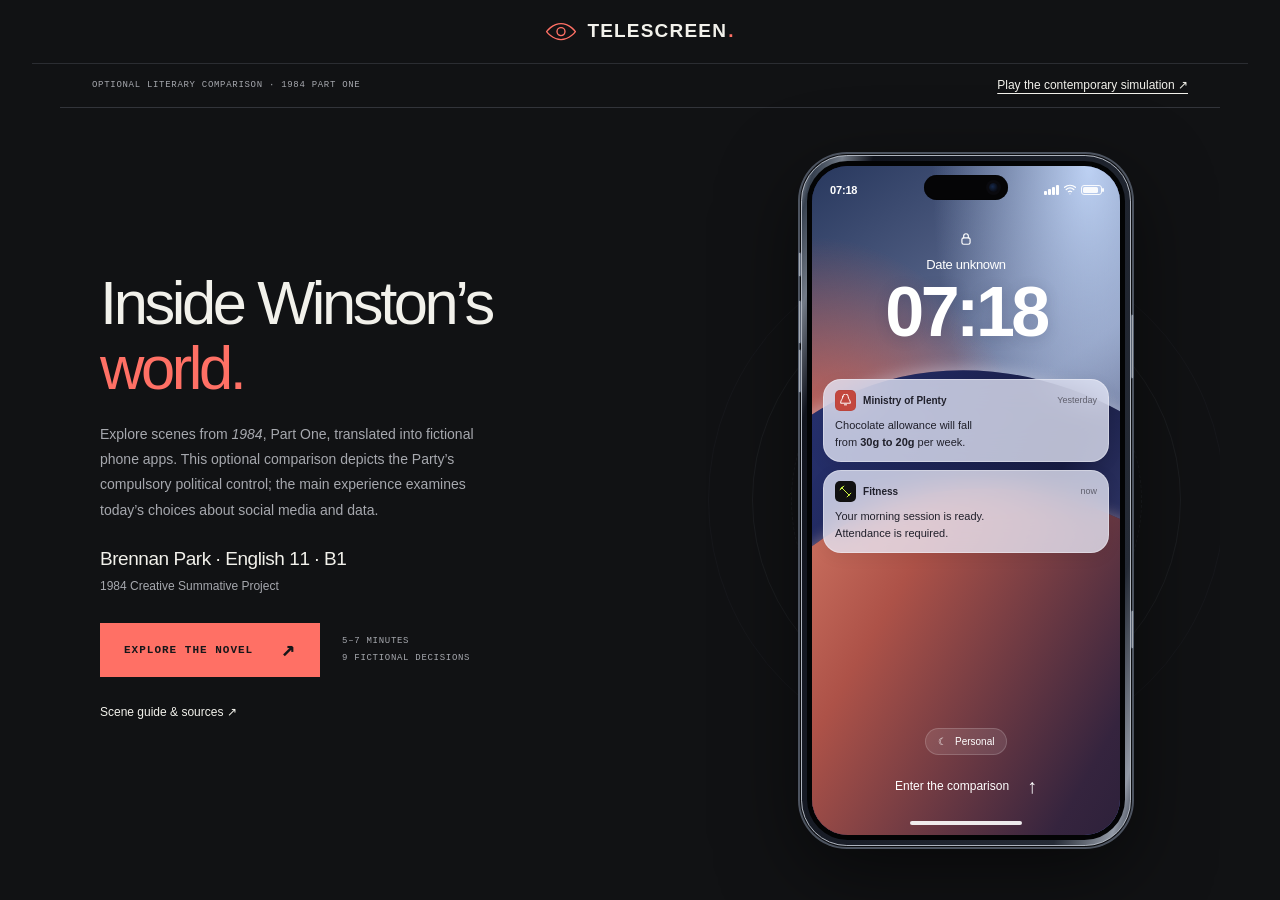
==== commit ab1a0913: "Remove teacher name from project credits" ====
--- a/docs/comparison.html
+++ b/docs/comparison.html
@@ -4,12 +4,12 @@
 <meta charset="utf-8">
 <meta name="viewport" content="width=device-width, initial-scale=1">
 <meta name="theme-color" content="#111214">
-<meta name="description" content="An optional comparison with scenes from 1984, Part One. Explore the original fictional Party simulation alongside the contemporary Telescreen experience.">
-<title>1984: Optional Literary Comparison · Telescreen</title>
+<meta name="description" content="An optional comparison with scenes from 1984, Part One. Explore the original fictional Party simulation alongside the contemporary Price of Staying Connected experience.">
+<title>1984: Literary Comparison · The Price of Staying Connected</title>
 <link rel="icon" href="icon.svg" type="image/svg+xml">
 <link rel="stylesheet" href="style.css?v=720aa1b64d">
 <script src="story.js?v=8c43f307c7" defer></script>
-<script src="app.js?v=136d3ac9bd" defer></script>
+<script src="app.js?v=4b2464f348" defer></script>
 <style>
 .comparison-banner{max-width:1160px;margin:auto;padding:12px 32px;display:flex;align-items:center;justify-content:space-between;gap:12px;border-bottom:1px solid var(--line);color:var(--muted);font:9px/1.6 var(--mono);letter-spacing:.7px}
 .comparison-banner a{color:var(--ink);font:12px/1.6 var(--sans);letter-spacing:0;text-underline-offset:4px}
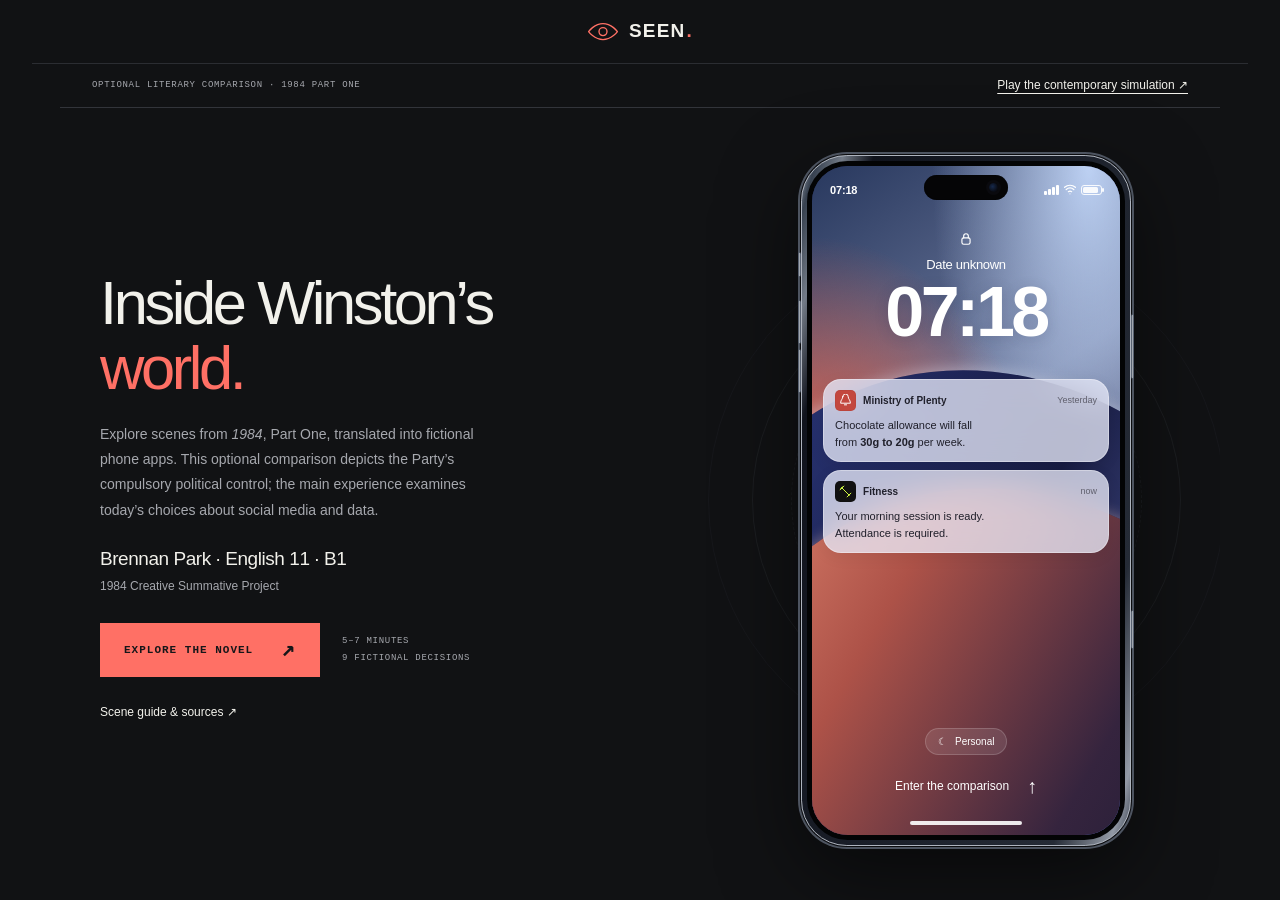
==== commit b571812a: "Rename branding to SEEN and set student age to sixteen" ====
--- a/docs/comparison.html
+++ b/docs/comparison.html
@@ -9,7 +9,7 @@
 <link rel="icon" href="icon.svg" type="image/svg+xml">
 <link rel="stylesheet" href="style.css?v=720aa1b64d">
 <script src="story.js?v=8c43f307c7" defer></script>
-<script src="app.js?v=4b2464f348" defer></script>
+<script src="app.js?v=ea0e72c47a" defer></script>
 <style>
 .comparison-banner{max-width:1160px;margin:auto;padding:12px 32px;display:flex;align-items:center;justify-content:space-between;gap:12px;border-bottom:1px solid var(--line);color:var(--muted);font:9px/1.6 var(--mono);letter-spacing:.7px}
 .comparison-banner a{color:var(--ink);font:12px/1.6 var(--sans);letter-spacing:0;text-underline-offset:4px}
@@ -22,7 +22,7 @@
 <body class="comparison-page">
 <a class="skip-link" href="#main">Skip to experience</a>
 <header class="site-header">
-<a class="wordmark" href="index.html" aria-label="Telescreen home"><svg viewBox="0 0 40 24" aria-hidden="true"><path d="M2 12S9 2 20 2s18 10 18 10-7 10-18 10S2 12 2 12Z"/><circle cx="20" cy="12" r="5"/></svg>TELESCREEN<span>.</span></a>
+<a class="wordmark" href="index.html" aria-label="Seen home"><svg viewBox="0 0 40 24" aria-hidden="true"><path d="M2 12S9 2 20 2s18 10 18 10-7 10-18 10S2 12 2 12Z"/><circle cx="20" cy="12" r="5"/></svg>SEEN<span>.</span></a>
 </header>
 <nav class="comparison-banner" aria-label="Experience navigation"><span>OPTIONAL LITERARY COMPARISON · 1984 PART ONE</span><a href="index.html">Play the contemporary simulation ↗</a></nav>
 <main id="main" tabindex="-1"></main>
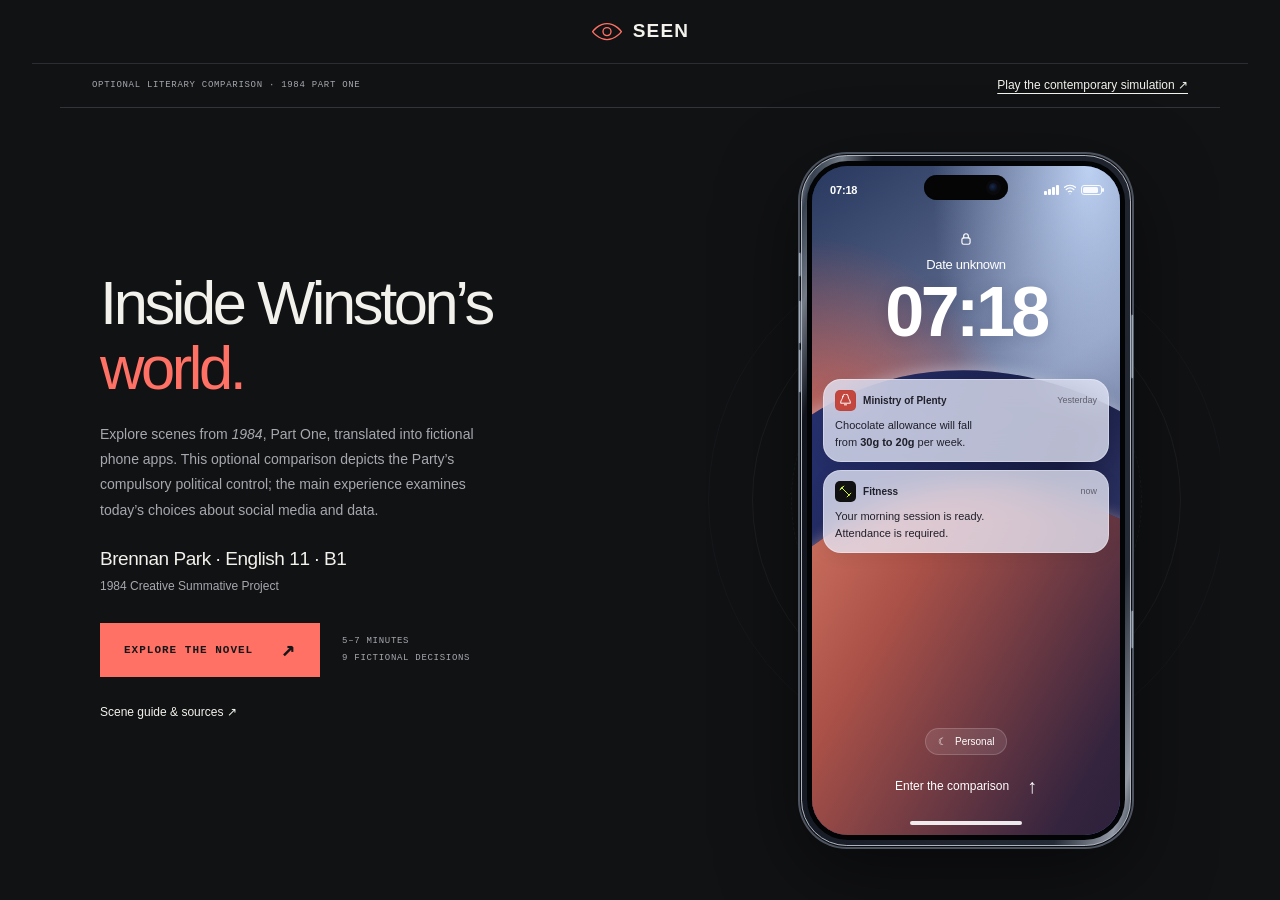
==== commit da46527c: "Remove trailing full stop from SEEN wordmark" ====
--- a/docs/comparison.html
+++ b/docs/comparison.html
@@ -22,7 +22,7 @@
 <body class="comparison-page">
 <a class="skip-link" href="#main">Skip to experience</a>
 <header class="site-header">
-<a class="wordmark" href="index.html" aria-label="Seen home"><svg viewBox="0 0 40 24" aria-hidden="true"><path d="M2 12S9 2 20 2s18 10 18 10-7 10-18 10S2 12 2 12Z"/><circle cx="20" cy="12" r="5"/></svg>SEEN<span>.</span></a>
+<a class="wordmark" href="index.html" aria-label="Seen home"><svg viewBox="0 0 40 24" aria-hidden="true"><path d="M2 12S9 2 20 2s18 10 18 10-7 10-18 10S2 12 2 12Z"/><circle cx="20" cy="12" r="5"/></svg>SEEN</a>
 </header>
 <nav class="comparison-banner" aria-label="Experience navigation"><span>OPTIONAL LITERARY COMPARISON · 1984 PART ONE</span><a href="index.html">Play the contemporary simulation ↗</a></nav>
 <main id="main" tabindex="-1"></main>
